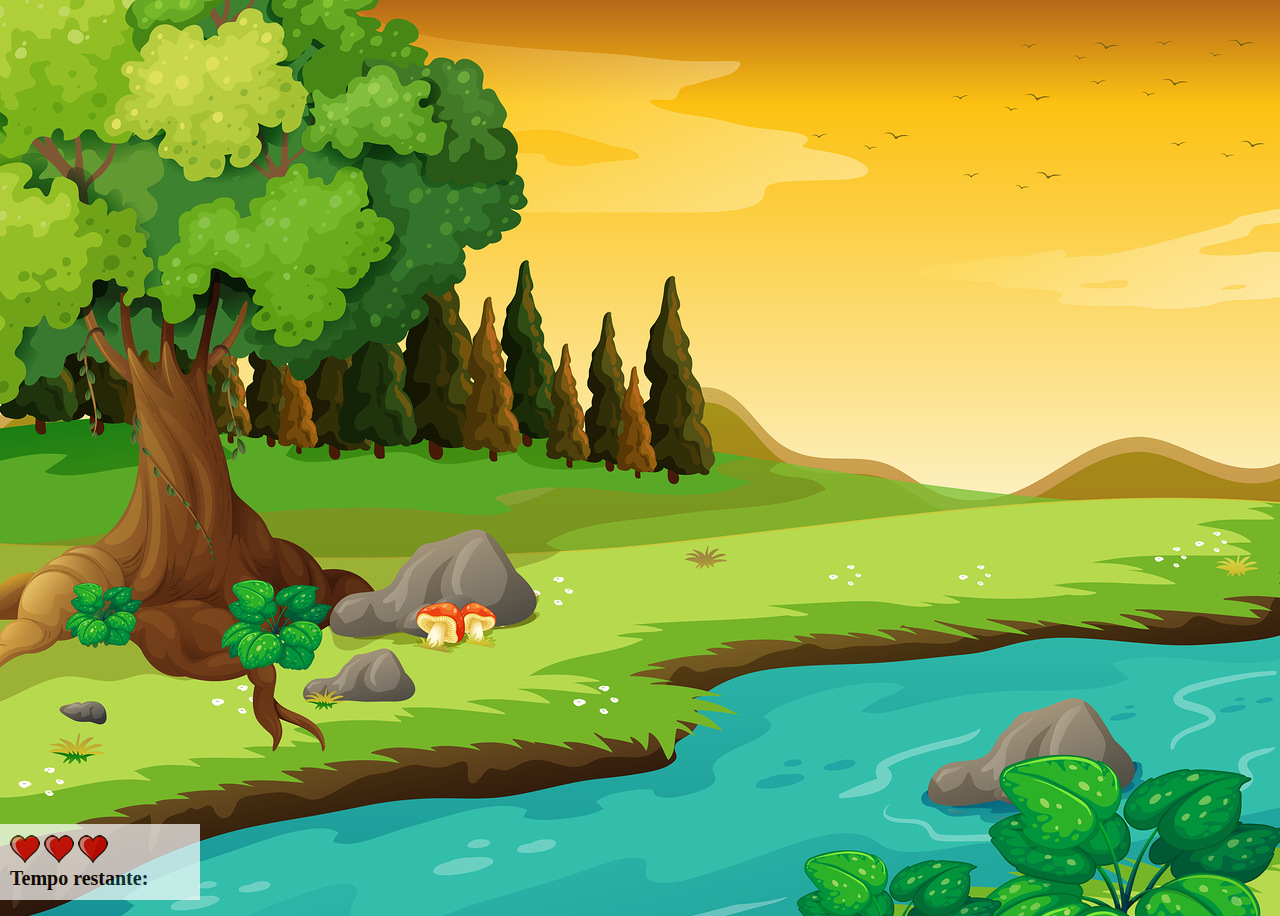
==== app.html @ 03753146 "Add files via upload" ====
<!DOCTYPE html>
<html lang="pt-br">
<head>
    <meta charset="UTF-8">
    <!-- Estilo CSS -->
    <link rel="stylesheet" type="text/css" href="style.css">
    <link rel="icon" href="imagens/mosca.png">
    <!--  Titulo  -->
    <title>Game - Mata Mosquito</title>
</head>
<body onresize="ajustaTamanhoPalcoJogo()">

<div class="painel">
    <div class="vidas">
        <img id="v1" src="imagens/coracao_cheio.png" alt="coração">
        <img id="v2" src="imagens/coracao_cheio.png" alt="coração">
        <img id="v3" src="imagens/coracao_cheio.png" alt="coração">
    </div>

    <div class="cronometro">Tempo restante: <span id="cronometro"> </span></div>
</div>


<!--   /* <div class="pontuacao" ><span id="pontuacao"></span></div>  */-->

<!--/* Script */-->

<script src="main.js"></script>

</body>
</html>
---- style.css ----
html {
    cursor: url(imagens/mata_mosca.png) 30 30, auto;
}

body{
    background-image: url("imagens/bg.jpg");
    background-repeat: no-repeat;
    background-size: cover ;
    height: 100vh;

}

.mosquito1 {
    width: 50px;
    height: 50px;
}

.mosquito2 {
    width: 70px;
    height: 70px;
}

.mosquito3 {
    width: 90px;
    height: 90px;
}

.ladoAleatorio2{
    transform: scaleX(-1);
}

.painel {
    position: absolute;
    width: 180px;
    padding: 10px;
    bottom: 0;
    left: 0;
    border-top: 1px solid #fff ;
    background-color: #fff;
    opacity: 0.7;
}

.vidas{
    float: left;
}
.cronometro{
    float: left;
    font-size: 20px;
    font-weight: bold;
}

.pontuacao{
    background: #FFF;
    opacity: 0.7;
    width: 100px;
    height: 30px;
    position: absolute;
    top: 0;
    left: 0;
    right: 0;
    margin: auto;
    text-align: center;
    padding: 10px;
    font-size: 30px;
}

.gameOverLivre{
    display: flex;
    justify-content: center;
    align-items: center;
    height: 50px;
    width: 100px;
    text-align: center;
    background: black;

}
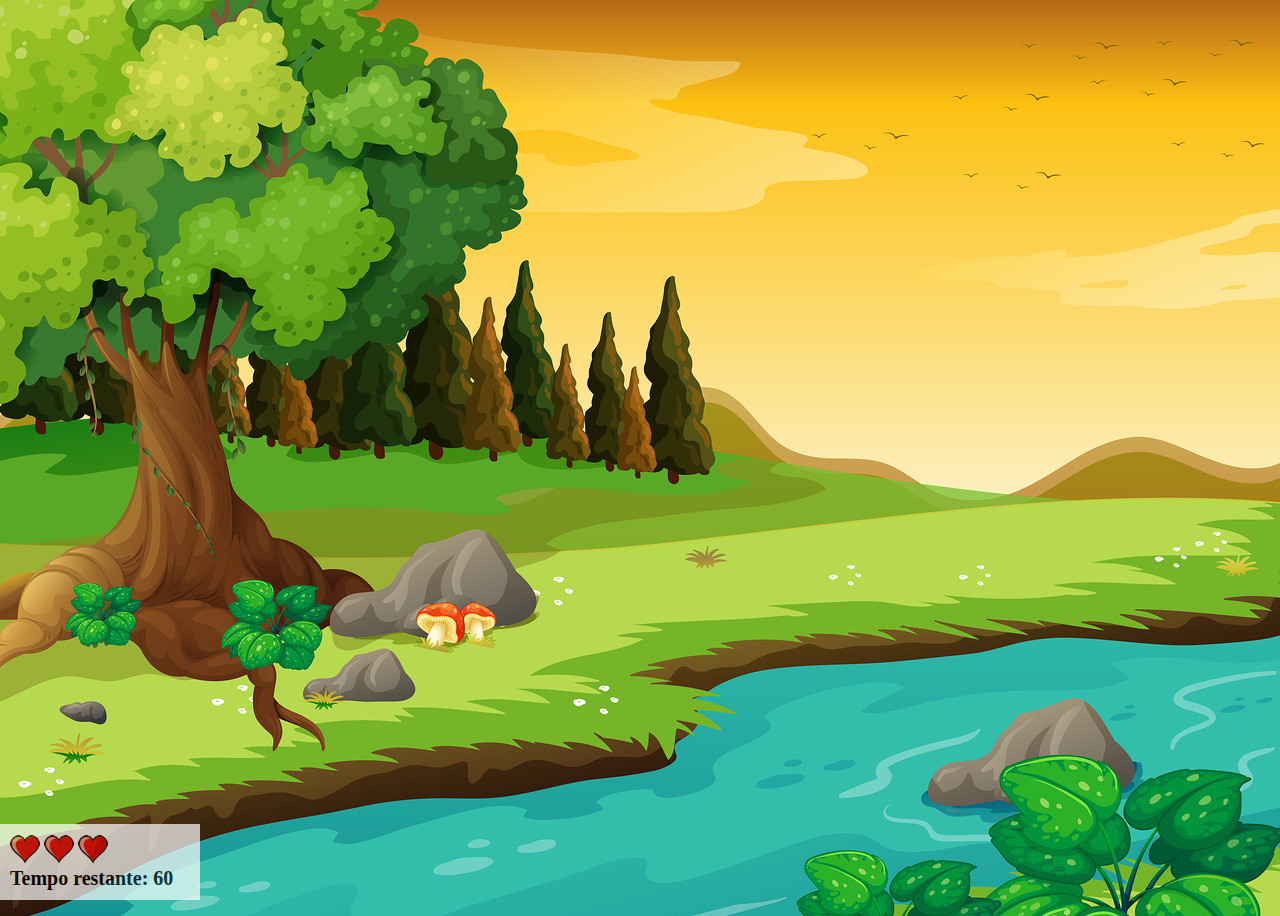
==== commit 905a9cf9: "Add files via upload" ====
--- a/app.html
+++ b/app.html
@@ -9,6 +9,9 @@
     <title>Game - Mata Mosquito</title>
 </head>
 <body onresize="ajustaTamanhoPalcoJogo()">
+
+<audio autoplay loop src="songs/blue_dream.mp3"></audio>
+<audio  id="punch" src="songs/punch.mp3"> </audio>
 
 <div class="painel">
     <div class="vidas">
@@ -25,6 +28,14 @@
 
 <!--/* Script */-->
 
+<script>
+    const punch = document.getElementById('punch')
+    punch.addEventListener('click', function (){
+        const  audio = document.getElementById('punch')
+        punch.play()
+    })
+</script>
+
 <script src="main.js"></script>
 
 </body>
--- a/style.css
+++ b/style.css
@@ -9,20 +9,19 @@
     height: 100vh;
 
 }
-
 .mosquito1 {
-    width: 50px;
-    height: 50px;
+    width: 60px;
+    height: 60px;
 }
 
 .mosquito2 {
-    width: 70px;
-    height: 70px;
+    width: 90px;
+    height: 90px;
 }
 
 .mosquito3 {
-    width: 90px;
-    height: 90px;
+    width: 130px;
+    height: 130px;
 }
 
 .ladoAleatorio2{
@@ -72,5 +71,64 @@
     width: 100px;
     text-align: center;
     background: black;
+}
+
+.container{
+    position: absolute;
+    display: flex;
+    top: 0;
+    left: 0;
+    right: 0;
+    bottom: 0;
+    margin: auto;
+
+
+    justify-content: center;
+    flex-direction: column;
 
 }
+
+
+@media (max-width: 320px) {
+    img.img_victory{
+        height: 320px;
+    }
+
+    .mosquito1{
+        display: none;
+    }
+}
+
+@media (min-width: 321px ) and (max-width: 480px){
+    button span.game_over{
+        font-size: small;
+        display: flex;
+    }
+
+    img.img_victory{
+        height: 400px;
+    }
+}
+
+@media(min-width: 481px ) and (max-width: 767px) {
+    span{
+        font-size: 1.5em;
+    }
+    button span.game_over{
+        font-size: small;
+        display: flex;
+    }
+}
+@media (min-width: 768px ) and  (max-width: 991px) {
+    span{
+        font-size: 1.5em;
+    }
+}
+
+/*/ Extra large devices (large desktops, 1200px and up)*!*!*/
+@media (min-width: 992px) {
+    span{
+        font-size: 1em;
+    }
+}
+
